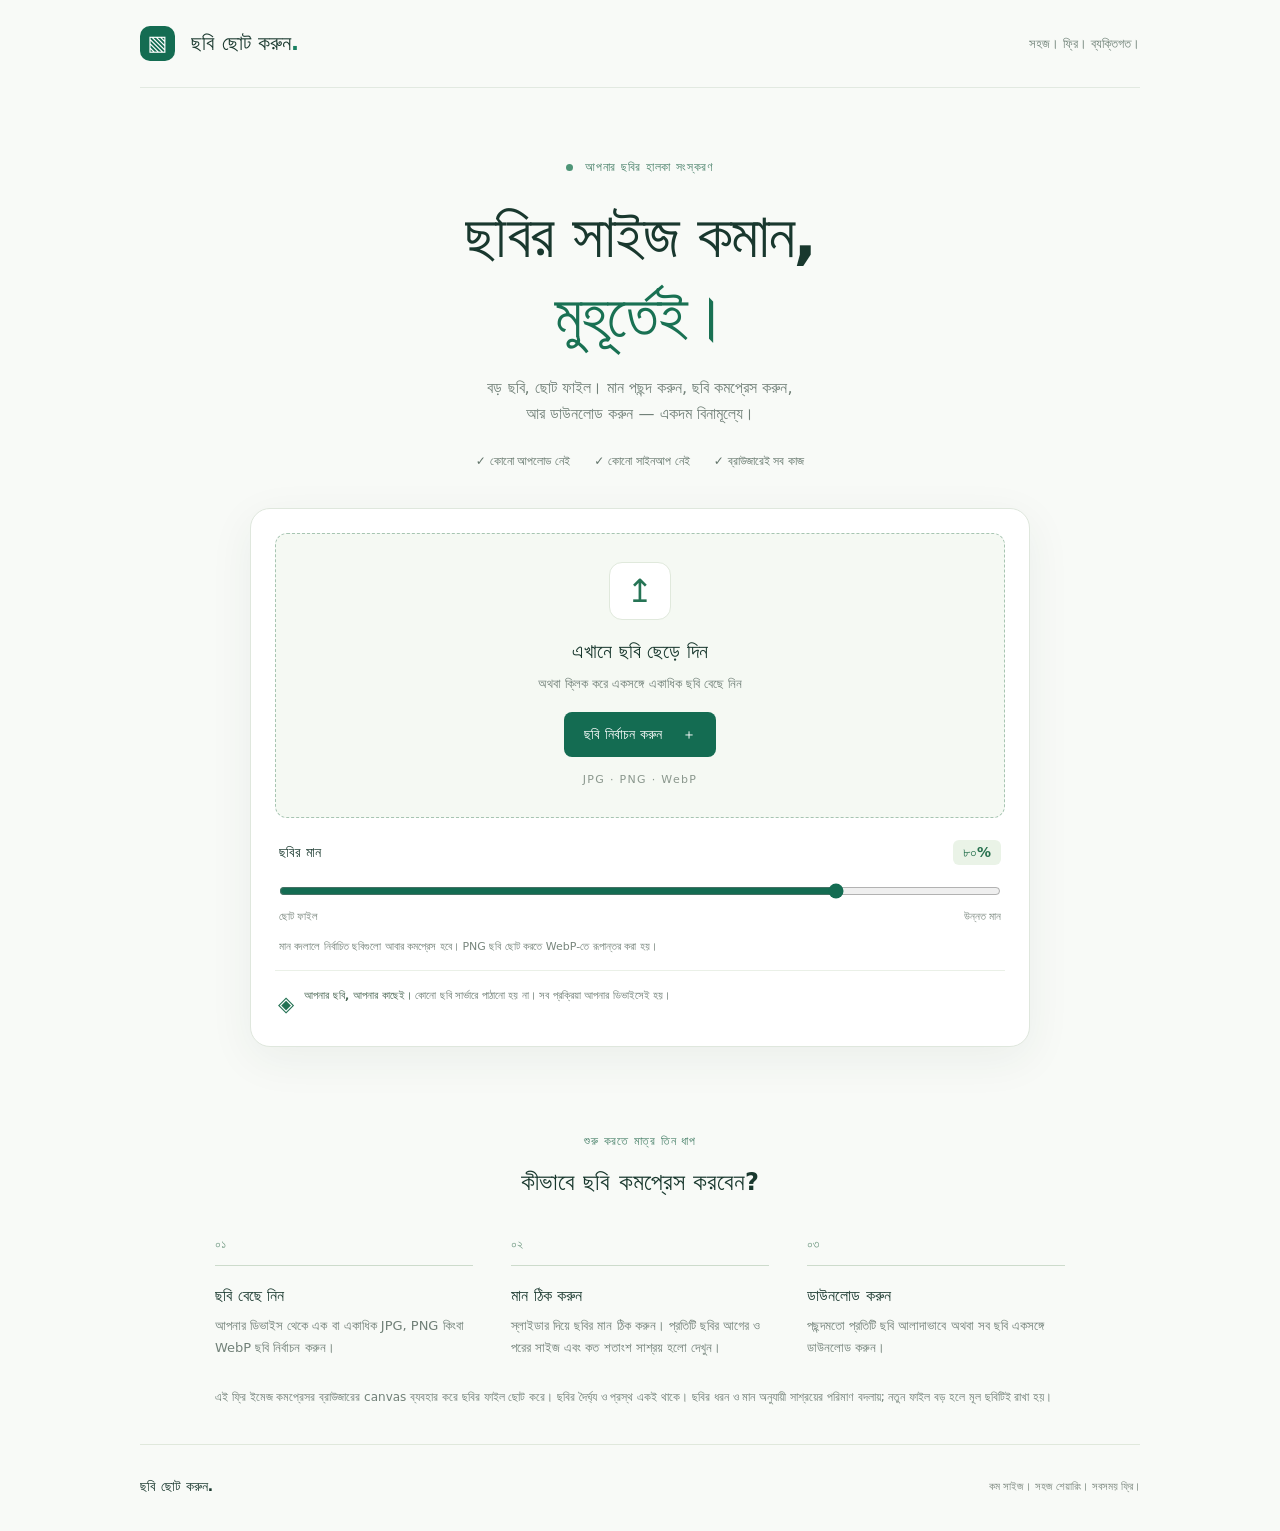
==== index.html @ 4f23943a "Add files via upload" ====
<!doctype html>
<html lang="bn">
<head>
  <meta charset="UTF-8">
  <meta name="viewport" content="width=device-width, initial-scale=1">
  <title>ছবি ছোট করুন — ফ্রি অনলাইন ইমেজ কমপ্রেসর</title>
  <meta name="description" content="বিনামূল্যে JPG, PNG ও WebP ছবির সাইজ কমান। একসঙ্গে একাধিক ছবি কমপ্রেস ও ডাউনলোড করুন। সব কাজ আপনার ব্রাউজারেই, কোনো আপলোড ছাড়াই।">
  <meta name="theme-color" content="#146c52">
  <link rel="stylesheet" href="style.css">
  <script src="script.js" defer></script>
</head>
<body>
  <header class="header wrap"><a class="brand" href="./"><span class="brand-icon" aria-hidden="true">▧</span> ছবি ছোট করুন<span class="brand-dot">.</span></a><span class="header-note">সহজ। ফ্রি। ব্যক্তিগত।</span></header>
  <main class="wrap">
    <div id="ad-top"></div>
    <section class="intro">
      <p class="eyebrow"><span></span> আপনার ছবির হালকা সংস্করণ</p>
      <h1>ছবির সাইজ কমান,<br><span>মুহূর্তেই।</span></h1>
      <p class="lead">বড় ছবি, ছোট ফাইল। মান পছন্দ করুন, ছবি কমপ্রেস করুন,<br class="desktop-break"> আর ডাউনলোড করুন — একদম বিনামূল্যে।</p>
      <div class="trust"><span>✓ কোনো আপলোড নেই</span><span>✓ কোনো সাইনআপ নেই</span><span>✓ ব্রাউজারেই সব কাজ</span></div>
    </section>
    <section class="tool" aria-label="ইমেজ কমপ্রেসর">
      <label class="drop-zone" id="drop-zone" for="file-input">
        <span class="upload-icon" aria-hidden="true">↥</span>
        <strong>এখানে ছবি ছেড়ে দিন</strong>
        <span class="drop-sub">অথবা ক্লিক করে একসঙ্গে একাধিক ছবি বেছে নিন</span>
        <span class="choose-button">ছবি নির্বাচন করুন <span aria-hidden="true">＋</span></span>
        <span class="formats">JPG · PNG · WebP</span>
        <input id="file-input" type="file" accept="image/jpeg,image/png,image/webp,.jpg,.jpeg,.png,.webp" multiple>
      </label>
      <div class="settings">
        <div class="quality-heading"><label for="quality">ছবির মান</label><output id="quality-value" for="quality">৮০%</output></div>
        <input id="quality" type="range" min="10" max="100" value="80">
        <div class="range-labels"><span>ছোট ফাইল</span><span>উন্নত মান</span></div>
        <p class="setting-note">মান বদলালে নির্বাচিত ছবিগুলো আবার কমপ্রেস হবে। PNG ছবি ছোট করতে WebP-তে রূপান্তর করা হয়।</p>
      </div>
      <div class="privacy"><span aria-hidden="true">◈</span><p><strong>আপনার ছবি, আপনার কাছেই।</strong> কোনো ছবি সার্ভারে পাঠানো হয় না। সব প্রক্রিয়া আপনার ডিভাইসেই হয়।</p></div>
    </section>
    <section id="results-section" class="results" aria-labelledby="results-title" hidden>
      <div class="results-heading"><div><h2 id="results-title">আপনার ছবিগুলো</h2><p id="summary" role="status" aria-live="polite"></p></div><button id="download-all" class="primary" disabled>সব ডাউনলোড করুন ↓</button></div>
      <p class="download-note">সব ডাউনলোড করলে প্রতিটি ছবি আলাদা ফাইল হিসেবে সেভ হবে। ব্রাউজারে একাধিক ডাউনলোডের অনুমতি লাগতে পারে।</p>
      <div id="results"></div>
    </section>
    <p id="message" role="status" aria-live="polite"></p>
    <section class="how-to"><p class="eyebrow">শুরু করতে মাত্র তিন ধাপ</p><h2>কীভাবে ছবি কমপ্রেস করবেন?</h2><div class="steps"><article><span>০১</span><h3>ছবি বেছে নিন</h3><p>আপনার ডিভাইস থেকে এক বা একাধিক JPG, PNG কিংবা WebP ছবি নির্বাচন করুন।</p></article><article><span>০২</span><h3>মান ঠিক করুন</h3><p>স্লাইডার দিয়ে ছবির মান ঠিক করুন। প্রতিটি ছবির আগের ও পরের সাইজ এবং কত শতাংশ সাশ্রয় হলো দেখুন।</p></article><article><span>০৩</span><h3>ডাউনলোড করুন</h3><p>পছন্দমতো প্রতিটি ছবি আলাদাভাবে অথবা সব ছবি একসঙ্গে ডাউনলোড করুন।</p></article></div><p class="explanation">এই ফ্রি ইমেজ কমপ্রেসর ব্রাউজারের canvas ব্যবহার করে ছবির ফাইল ছোট করে। ছবির দৈর্ঘ্য ও প্রস্থ একই থাকে। ছবির ধরন ও মান অনুযায়ী সাশ্রয়ের পরিমাণ বদলায়; নতুন ফাইল বড় হলে মূল ছবিটিই রাখা হয়।</p></section>
    <div id="ad-bottom"></div>
  </main>
  <footer class="wrap"><span class="brand">ছবি ছোট করুন.</span><p>কম সাইজ। সহজ শেয়ারিং। সবসময় ফ্রি।</p></footer>
</body>
</html>
---- style.css ----
@charset "UTF-8";
:root{font-family:"Noto Sans Bengali","Hind Siliguri",system-ui,sans-serif;color:#19382e;background:#f8faf7;font-synthesis:none;line-height:1.65}*{box-sizing:border-box}body{margin:0}.wrap{width:min(100% - 48px,1000px);margin:auto}.header{display:flex;align-items:center;justify-content:space-between;padding-top:26px;padding-bottom:26px;border-bottom:1px solid #e2e9e1}.brand{font-size:21px;font-weight:750;text-decoration:none;color:#19382e}.brand-icon{display:inline-grid;place-items:center;background:#146c52;color:white;border-radius:10px;width:35px;height:35px;margin-right:9px}.brand-dot{color:#198061}.header-note{font-size:13px;color:#708278}.intro{text-align:center;padding:58px 0 32px}.eyebrow{font-size:12px;color:#49816a;font-weight:650;letter-spacing:.06em}.eyebrow>span{display:inline-block;width:7px;height:7px;background:#4e9577;border-radius:50%;margin-right:7px}h1{font-size:clamp(38px,6vw,62px);line-height:1.3;letter-spacing:-.035em;margin:18px 0}h1>span{color:#197153}.lead{color:#718078;font-size:16px;margin:0}.trust{display:flex;justify-content:center;gap:24px;margin:24px 0 4px;color:#62746a;font-size:12px}.tool{max-width:780px;margin:auto;background:white;border:1px solid #dfe7dd;border-radius:20px;box-shadow:0 12px 45px #223e2910;padding:24px}.drop-zone{position:relative;display:flex;align-items:center;flex-direction:column;border:1.5px dashed #a7c5b2;border-radius:12px;background:#f5f9f3;padding:28px 16px;cursor:pointer;transition:background .2s,border-color .2s}.drop-zone:hover,.drop-zone.dragging{background:#eaf4e7;border-color:#146c52}.drop-zone:focus-within{outline:3px solid #89b69f;outline-offset:4px}.upload-icon{font-family:system-ui;font-size:32px;line-height:1;background:white;color:#267455;border:1px solid #e0e9dc;border-radius:13px;padding:12px 17px;margin-bottom:15px}.drop-zone strong{font-size:20px}.drop-sub{font-size:13px;color:#718078;margin:5px 0 18px}.choose-button,.primary{background:#146c52;color:white;border-radius:8px;padding:11px 20px;font:inherit;font-size:14px;font-weight:600;border:0}.choose-button span{margin-left:15px}.formats{color:#8a978d;font-size:11px;letter-spacing:.12em;margin-top:14px}#file-input{position:absolute;width:1px;height:1px;opacity:0;overflow:hidden}.settings{padding:22px 4px 14px}.quality-heading{display:flex;justify-content:space-between;align-items:center;font-size:14px;font-weight:650}output{background:#eaf3e7;color:#27714e;padding:1px 10px;border-radius:6px}input[type=range]{width:100%;margin:18px 0 6px;accent-color:#146c52;cursor:pointer}.range-labels{display:flex;justify-content:space-between;font-size:11px;color:#7b887f}.setting-note{font-size:11px;color:#78867d;margin:12px 0 0}.privacy{display:flex;gap:10px;border-top:1px solid #eaf0e7;padding:16px 3px 0;color:#718078;font-size:11px}.privacy>span{color:#237153;font-size:21px}.privacy p{margin:0}.privacy strong{color:#496653}.results{max-width:780px;margin:35px auto}.results-heading{display:flex;align-items:center;justify-content:space-between;gap:15px}h2{font-size:24px;margin:0 0 8px}.results-heading p{font-size:13px;color:#6a7c70;margin:0}button{cursor:pointer}button:disabled{opacity:.5;cursor:wait}.download-note{font-size:11px;color:#718078}.result{display:flex;align-items:center;gap:16px;background:white;border:1px solid #e0e7dd;border-radius:12px;padding:16px;margin-top:12px}.preview{width:64px;height:64px;object-fit:contain;background:#f2f5ee;border-radius:7px}.file-info{min-width:0;flex:1}.file-name{font-size:14px;font-weight:650;overflow-wrap:anywhere;margin:0}.file-size{font-size:12px;color:#718078;margin:3px 0}.saved{font-size:11px;color:#27704c}.download{color:#146c52;font-size:12px;font-weight:650;text-decoration:none;border:1px solid #cddcce;padding:8px 12px;border-radius:7px;white-space:nowrap}.error{color:#a44130}.how-to{padding:60px 0 36px;max-width:850px;margin:auto}.how-to>h2,.how-to>.eyebrow{text-align:center}.steps{display:grid;grid-template-columns:repeat(3,1fr);gap:38px;margin-top:32px}.steps article>span{color:#68937b;font-size:12px;border-bottom:1px solid #cddbcc;display:block;padding-bottom:10px}.steps h3{font-size:16px;margin:17px 0 6px}.steps p,.explanation{font-size:13px;color:#718078;margin:0}.explanation{margin-top:30px;font-size:12px}footer{border-top:1px solid #e0e8dc;display:flex;justify-content:space-between;align-items:center;padding-top:22px;padding-bottom:24px}footer .brand{font-size:14px}footer p{font-size:11px;color:#7c887f}#message{text-align:center;color:#a44130;font-size:13px}a:focus-visible,button:focus-visible{outline:3px solid #89b69f;outline-offset:4px}[hidden]{display:none!important}@media(max-width:600px){.wrap{width:calc(100% - 28px)}.header{padding-top:18px;padding-bottom:18px}.brand{font-size:17px}.header-note{display:none}.intro{padding-top:35px}.lead{font-size:14px}.trust{gap:12px;font-size:10px}.tool{padding:14px;border-radius:15px}.drop-zone{padding:24px 10px}.drop-zone strong{font-size:18px}.drop-sub{font-size:11px}.desktop-break{display:none}.steps{grid-template-columns:1fr;gap:24px}.how-to{padding-top:36px}.results-heading{align-items:flex-start;flex-direction:column}.result{gap:10px;flex-wrap:wrap}.preview{width:48px;height:48px}.download{margin-left:auto}.primary{font-size:12px}footer{gap:10px}footer p{font-size:10px}}
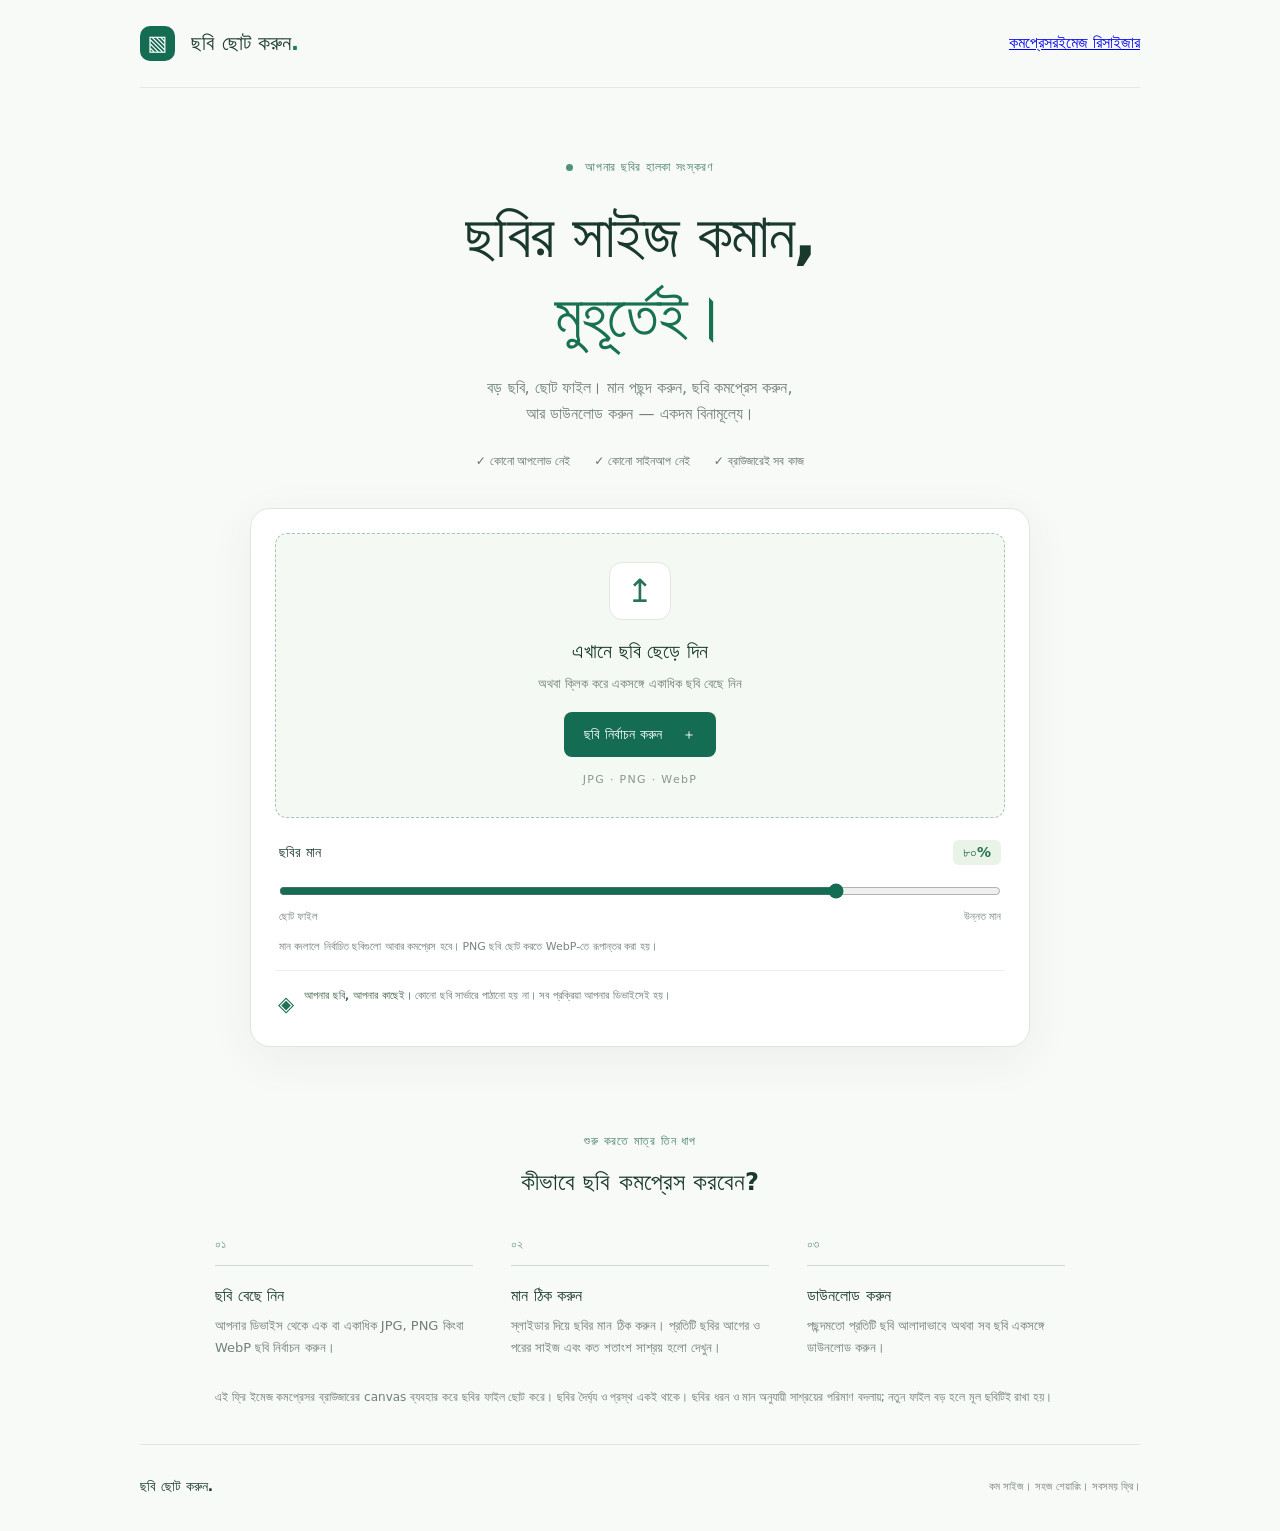
==== commit 20786ed4: "Add files via upload" ====
--- a/index.html
+++ b/index.html
@@ -10,7 +10,7 @@
   <script src="script.js" defer></script>
 </head>
 <body>
-  <header class="header wrap"><a class="brand" href="./"><span class="brand-icon" aria-hidden="true">▧</span> ছবি ছোট করুন<span class="brand-dot">.</span></a><span class="header-note">সহজ। ফ্রি। ব্যক্তিগত।</span></header>
+  <header class="header wrap"><a class="brand" href="./"><span class="brand-icon" aria-hidden="true">▧</span> ছবি ছোট করুন<span class="brand-dot">.</span></a><nav class="header-nav" aria-label="টুল নির্বাচন"><a href="./" aria-current="page">কমপ্রেসর</a><a href="resizer.html">ইমেজ রিসাইজার</a></nav></header>
   <main class="wrap">
     <div id="ad-top"></div>
     <section class="intro">
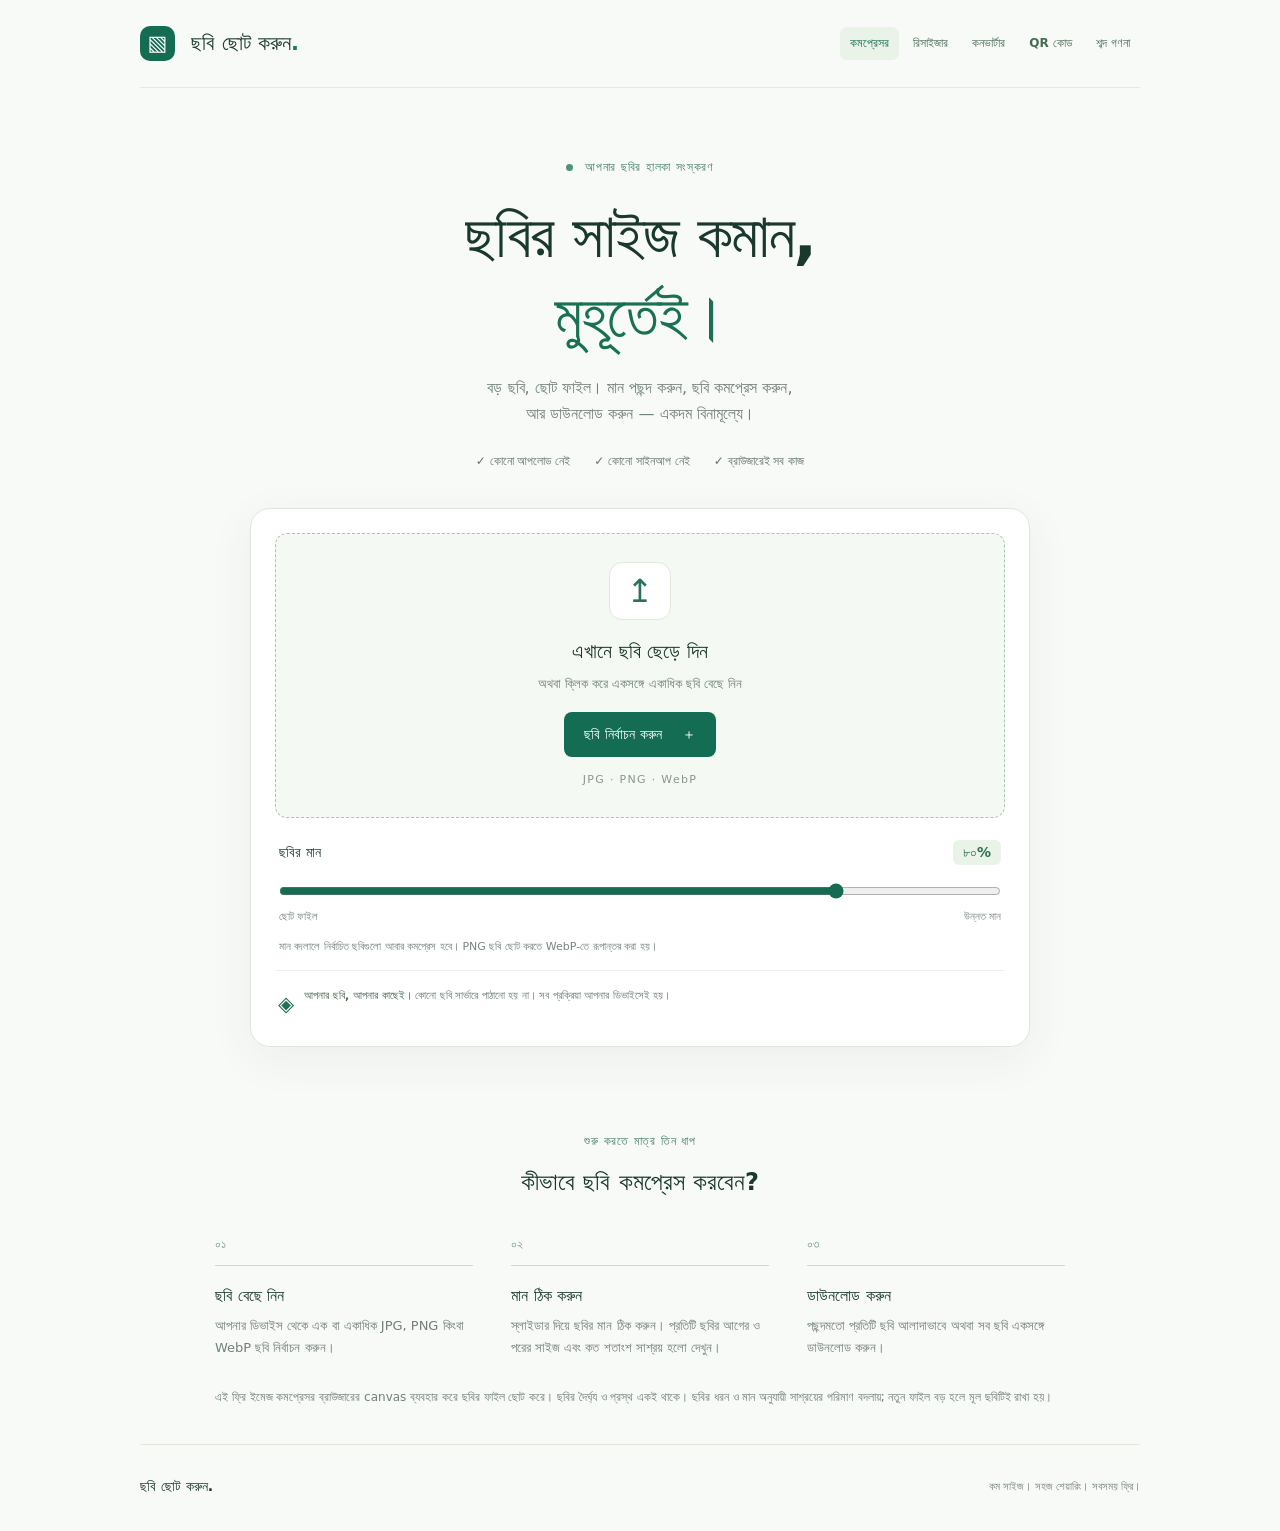
==== commit 0a8b02d1: "Add files via upload" ====
--- a/index.html
+++ b/index.html
@@ -10,7 +10,7 @@
   <script src="script.js" defer></script>
 </head>
 <body>
-  <header class="header wrap"><a class="brand" href="./"><span class="brand-icon" aria-hidden="true">▧</span> ছবি ছোট করুন<span class="brand-dot">.</span></a><nav class="header-nav" aria-label="টুল নির্বাচন"><a href="./" aria-current="page">কমপ্রেসর</a><a href="resizer.html">ইমেজ রিসাইজার</a></nav></header>
+  <header class="header wrap"><a class="brand" href="./"><span class="brand-icon" aria-hidden="true">▧</span> ছবি ছোট করুন<span class="brand-dot">.</span></a><nav class="header-nav" aria-label="টুল নির্বাচন"><a href="./" aria-current="page">কমপ্রেসর</a><a href="resizer.html">রিসাইজার</a><a href="converter.html">কনভার্টার</a><a href="qr.html">QR কোড</a><a href="wordcount.html">শব্দ গণনা</a></nav></header>
   <main class="wrap">
     <div id="ad-top"></div>
     <section class="intro">
--- a/style.css
+++ b/style.css
@@ -1,2 +1,3 @@
 @charset "UTF-8";
+.header-nav{display:flex;align-items:center;justify-content:flex-end;flex-wrap:wrap;gap:4px}.header-nav a{color:#486a55;font-size:12px;font-weight:650;text-decoration:none;padding:7px 10px;border-radius:7px;white-space:nowrap}.header-nav a:hover,.header-nav a[aria-current="page"]{background:#eaf3e7;color:#146c52}@media(max-width:800px){.header{flex-wrap:wrap;gap:8px}.header-nav{width:100%;justify-content:center}}@media(max-width:600px){.header-nav{gap:2px}.header-nav a{font-size:11px;padding:6px}}
 :root{font-family:"Noto Sans Bengali","Hind Siliguri",system-ui,sans-serif;color:#19382e;background:#f8faf7;font-synthesis:none;line-height:1.65}*{box-sizing:border-box}body{margin:0}.wrap{width:min(100% - 48px,1000px);margin:auto}.header{display:flex;align-items:center;justify-content:space-between;padding-top:26px;padding-bottom:26px;border-bottom:1px solid #e2e9e1}.brand{font-size:21px;font-weight:750;text-decoration:none;color:#19382e}.brand-icon{display:inline-grid;place-items:center;background:#146c52;color:white;border-radius:10px;width:35px;height:35px;margin-right:9px}.brand-dot{color:#198061}.header-note{font-size:13px;color:#708278}.intro{text-align:center;padding:58px 0 32px}.eyebrow{font-size:12px;color:#49816a;font-weight:650;letter-spacing:.06em}.eyebrow>span{display:inline-block;width:7px;height:7px;background:#4e9577;border-radius:50%;margin-right:7px}h1{font-size:clamp(38px,6vw,62px);line-height:1.3;letter-spacing:-.035em;margin:18px 0}h1>span{color:#197153}.lead{color:#718078;font-size:16px;margin:0}.trust{display:flex;justify-content:center;gap:24px;margin:24px 0 4px;color:#62746a;font-size:12px}.tool{max-width:780px;margin:auto;background:white;border:1px solid #dfe7dd;border-radius:20px;box-shadow:0 12px 45px #223e2910;padding:24px}.drop-zone{position:relative;display:flex;align-items:center;flex-direction:column;border:1.5px dashed #a7c5b2;border-radius:12px;background:#f5f9f3;padding:28px 16px;cursor:pointer;transition:background .2s,border-color .2s}.drop-zone:hover,.drop-zone.dragging{background:#eaf4e7;border-color:#146c52}.drop-zone:focus-within{outline:3px solid #89b69f;outline-offset:4px}.upload-icon{font-family:system-ui;font-size:32px;line-height:1;background:white;color:#267455;border:1px solid #e0e9dc;border-radius:13px;padding:12px 17px;margin-bottom:15px}.drop-zone strong{font-size:20px}.drop-sub{font-size:13px;color:#718078;margin:5px 0 18px}.choose-button,.primary{background:#146c52;color:white;border-radius:8px;padding:11px 20px;font:inherit;font-size:14px;font-weight:600;border:0}.choose-button span{margin-left:15px}.formats{color:#8a978d;font-size:11px;letter-spacing:.12em;margin-top:14px}#file-input{position:absolute;width:1px;height:1px;opacity:0;overflow:hidden}.settings{padding:22px 4px 14px}.quality-heading{display:flex;justify-content:space-between;align-items:center;font-size:14px;font-weight:650}output{background:#eaf3e7;color:#27714e;padding:1px 10px;border-radius:6px}input[type=range]{width:100%;margin:18px 0 6px;accent-color:#146c52;cursor:pointer}.range-labels{display:flex;justify-content:space-between;font-size:11px;color:#7b887f}.setting-note{font-size:11px;color:#78867d;margin:12px 0 0}.privacy{display:flex;gap:10px;border-top:1px solid #eaf0e7;padding:16px 3px 0;color:#718078;font-size:11px}.privacy>span{color:#237153;font-size:21px}.privacy p{margin:0}.privacy strong{color:#496653}.results{max-width:780px;margin:35px auto}.results-heading{display:flex;align-items:center;justify-content:space-between;gap:15px}h2{font-size:24px;margin:0 0 8px}.results-heading p{font-size:13px;color:#6a7c70;margin:0}button{cursor:pointer}button:disabled{opacity:.5;cursor:wait}.download-note{font-size:11px;color:#718078}.result{display:flex;align-items:center;gap:16px;background:white;border:1px solid #e0e7dd;border-radius:12px;padding:16px;margin-top:12px}.preview{width:64px;height:64px;object-fit:contain;background:#f2f5ee;border-radius:7px}.file-info{min-width:0;flex:1}.file-name{font-size:14px;font-weight:650;overflow-wrap:anywhere;margin:0}.file-size{font-size:12px;color:#718078;margin:3px 0}.saved{font-size:11px;color:#27704c}.download{color:#146c52;font-size:12px;font-weight:650;text-decoration:none;border:1px solid #cddcce;padding:8px 12px;border-radius:7px;white-space:nowrap}.error{color:#a44130}.how-to{padding:60px 0 36px;max-width:850px;margin:auto}.how-to>h2,.how-to>.eyebrow{text-align:center}.steps{display:grid;grid-template-columns:repeat(3,1fr);gap:38px;margin-top:32px}.steps article>span{color:#68937b;font-size:12px;border-bottom:1px solid #cddbcc;display:block;padding-bottom:10px}.steps h3{font-size:16px;margin:17px 0 6px}.steps p,.explanation{font-size:13px;color:#718078;margin:0}.explanation{margin-top:30px;font-size:12px}footer{border-top:1px solid #e0e8dc;display:flex;justify-content:space-between;align-items:center;padding-top:22px;padding-bottom:24px}footer .brand{font-size:14px}footer p{font-size:11px;color:#7c887f}#message{text-align:center;color:#a44130;font-size:13px}a:focus-visible,button:focus-visible{outline:3px solid #89b69f;outline-offset:4px}[hidden]{display:none!important}@media(max-width:600px){.wrap{width:calc(100% - 28px)}.header{padding-top:18px;padding-bottom:18px}.brand{font-size:17px}.header-note{display:none}.intro{padding-top:35px}.lead{font-size:14px}.trust{gap:12px;font-size:10px}.tool{padding:14px;border-radius:15px}.drop-zone{padding:24px 10px}.drop-zone strong{font-size:18px}.drop-sub{font-size:11px}.desktop-break{display:none}.steps{grid-template-columns:1fr;gap:24px}.how-to{padding-top:36px}.results-heading{align-items:flex-start;flex-direction:column}.result{gap:10px;flex-wrap:wrap}.preview{width:48px;height:48px}.download{margin-left:auto}.primary{font-size:12px}footer{gap:10px}footer p{font-size:10px}}
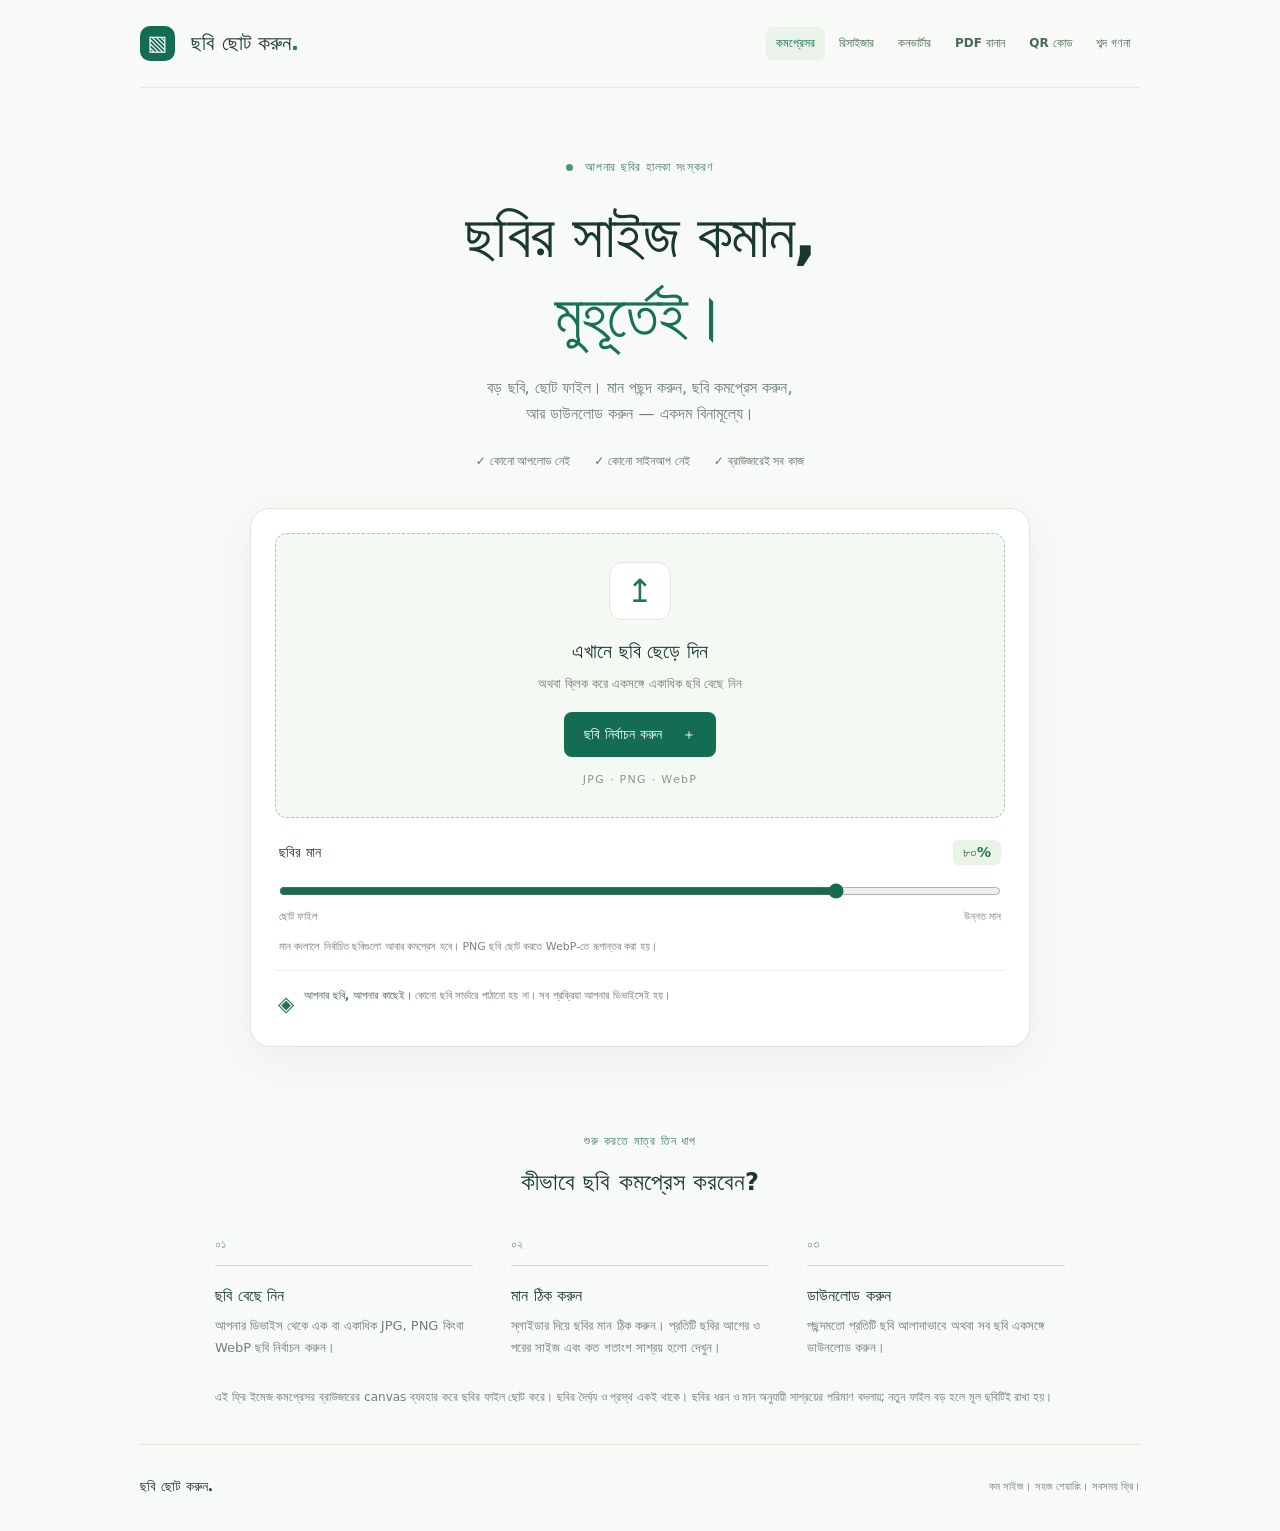
==== commit 322060b3: "Add files via upload" ====
--- a/index.html
+++ b/index.html
@@ -10,7 +10,7 @@
   <script src="script.js" defer></script>
 </head>
 <body>
-  <header class="header wrap"><a class="brand" href="./"><span class="brand-icon" aria-hidden="true">▧</span> ছবি ছোট করুন<span class="brand-dot">.</span></a><nav class="header-nav" aria-label="টুল নির্বাচন"><a href="./" aria-current="page">কমপ্রেসর</a><a href="resizer.html">রিসাইজার</a><a href="converter.html">কনভার্টার</a><a href="qr.html">QR কোড</a><a href="wordcount.html">শব্দ গণনা</a></nav></header>
+  <header class="header wrap"><a class="brand" href="./"><span class="brand-icon" aria-hidden="true">▧</span> ছবি ছোট করুন<span class="brand-dot">.</span></a><nav class="header-nav" aria-label="টুল নির্বাচন"><a href="./" aria-current="page">কমপ্রেসর</a><a href="resizer.html">রিসাইজার</a><a href="converter.html">কনভার্টার</a><a href="pdf.html">PDF বানান</a><a href="qr.html">QR কোড</a><a href="wordcount.html">শব্দ গণনা</a></nav></header>
   <main class="wrap">
     <div id="ad-top"></div>
     <section class="intro">
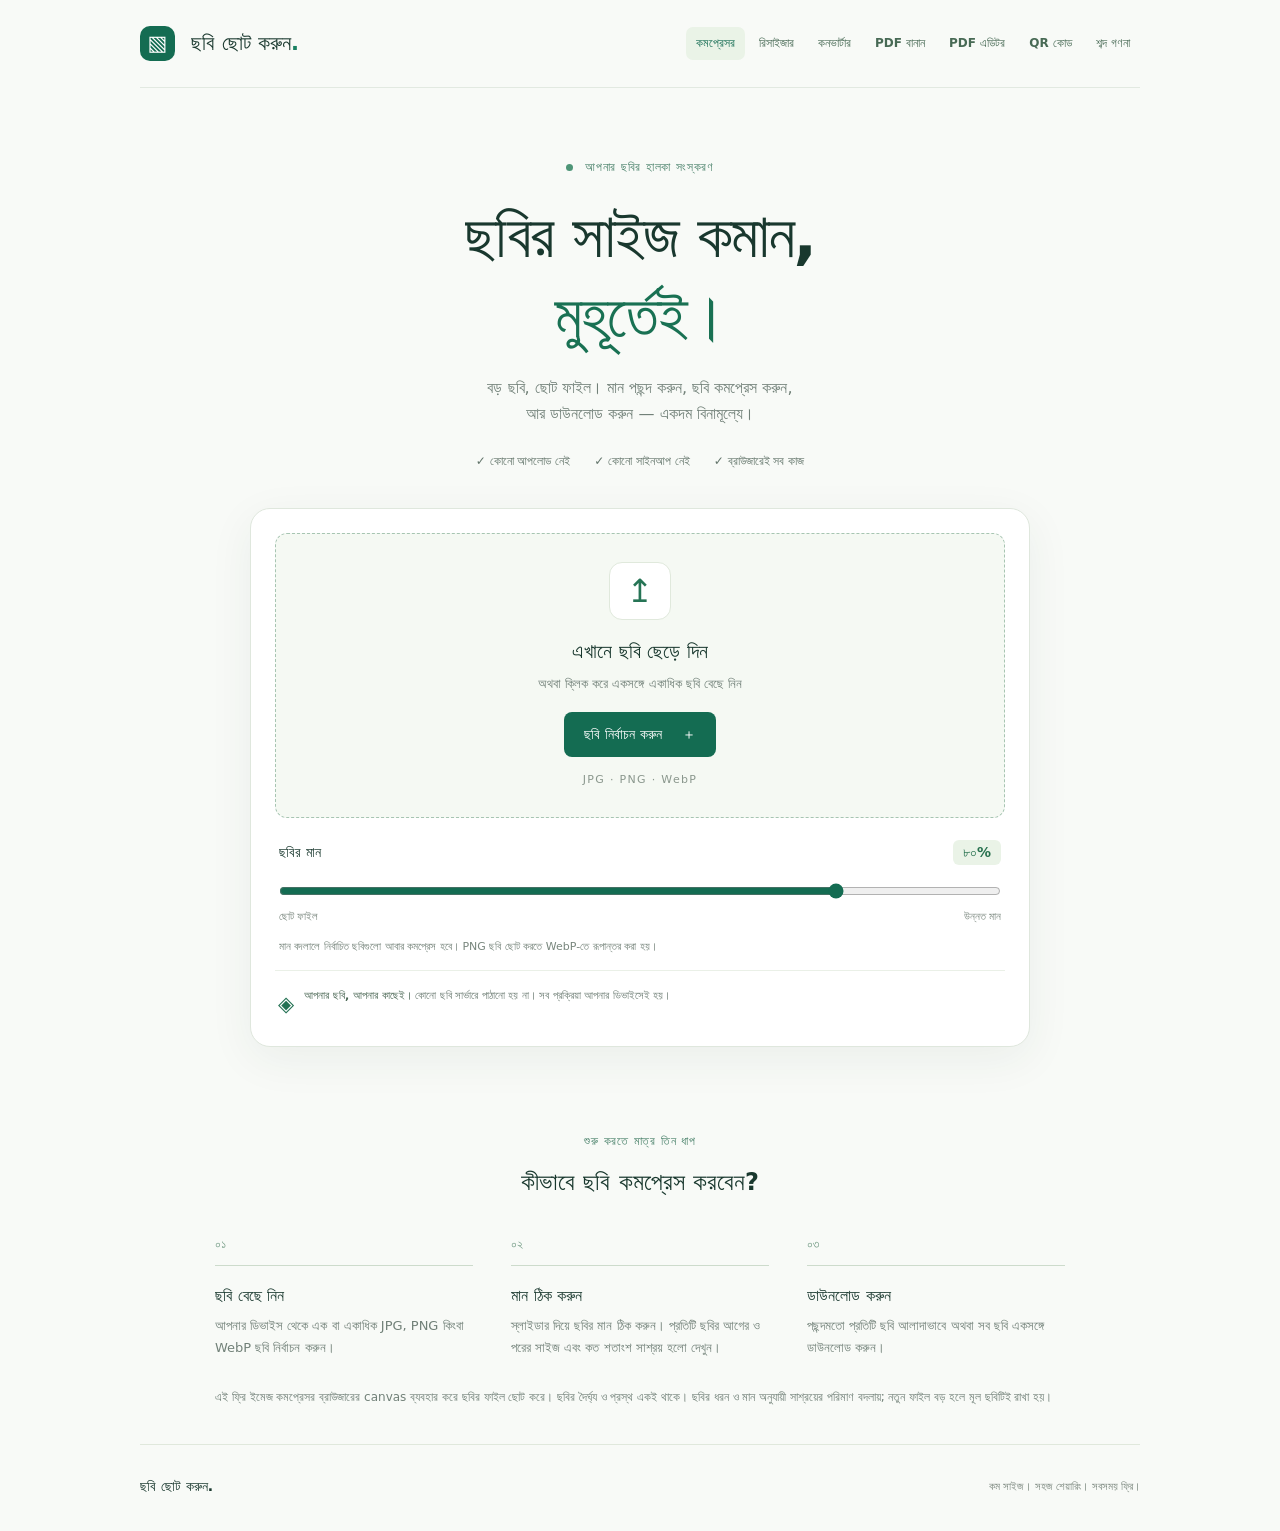
==== commit cd6f8ba2: "Add files via upload" ====
--- a/index.html
+++ b/index.html
@@ -10,7 +10,7 @@
   <script src="script.js" defer></script>
 </head>
 <body>
-  <header class="header wrap"><a class="brand" href="./"><span class="brand-icon" aria-hidden="true">▧</span> ছবি ছোট করুন<span class="brand-dot">.</span></a><nav class="header-nav" aria-label="টুল নির্বাচন"><a href="./" aria-current="page">কমপ্রেসর</a><a href="resizer.html">রিসাইজার</a><a href="converter.html">কনভার্টার</a><a href="pdf.html">PDF বানান</a><a href="qr.html">QR কোড</a><a href="wordcount.html">শব্দ গণনা</a></nav></header>
+  <header class="header wrap"><a class="brand" href="./"><span class="brand-icon" aria-hidden="true">▧</span> ছবি ছোট করুন<span class="brand-dot">.</span></a><nav class="header-nav" aria-label="টুল নির্বাচন"><a href="./" aria-current="page">কমপ্রেসর</a><a href="resizer.html">রিসাইজার</a><a href="converter.html">কনভার্টার</a><a href="pdf.html">PDF বানান</a><a href="pdfeditor.html">PDF এডিটর</a><a href="qr.html">QR কোড</a><a href="wordcount.html">শব্দ গণনা</a></nav></header>
   <main class="wrap">
     <div id="ad-top"></div>
     <section class="intro">
